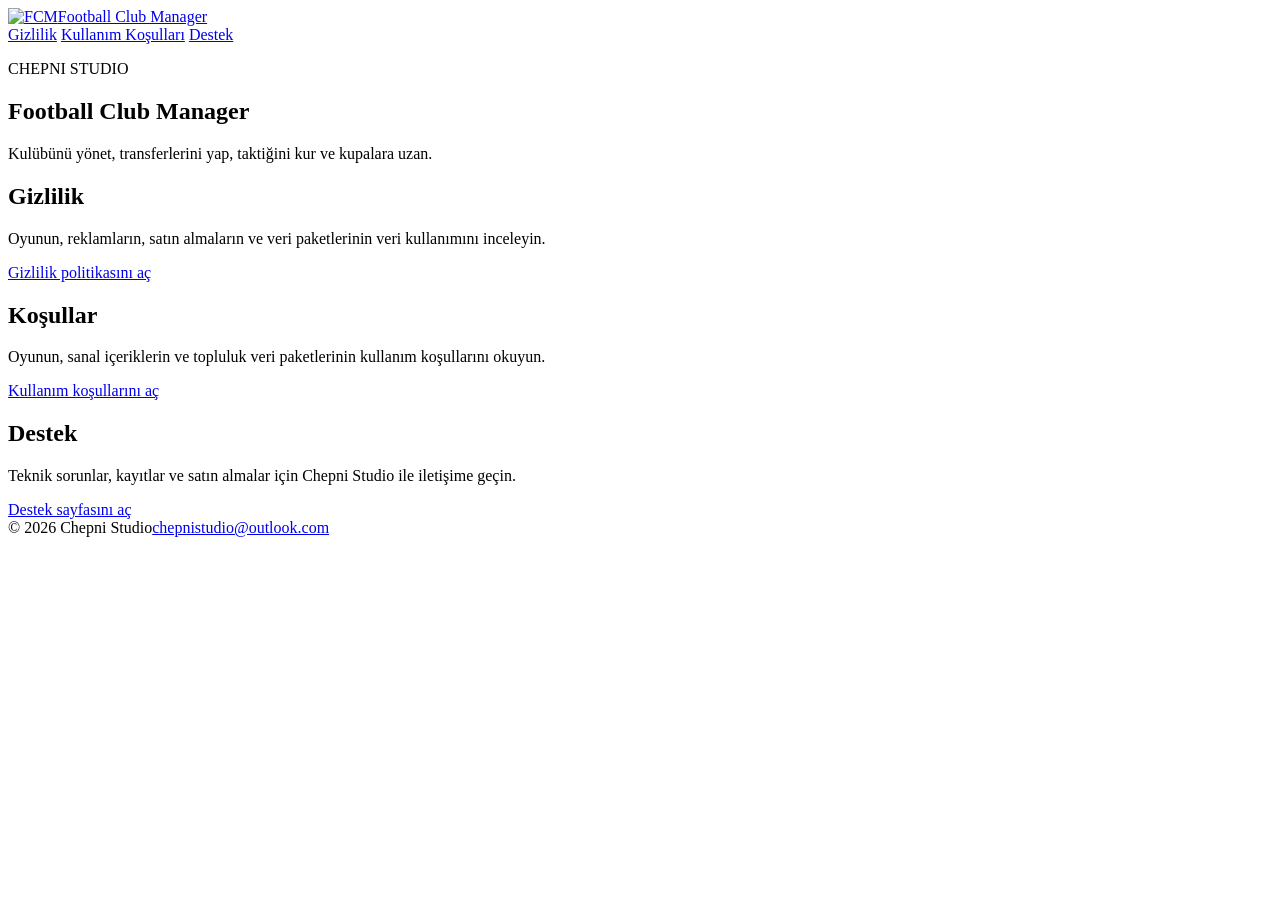
==== index.html @ 6b7d9485 "Publish FCM site: index.html" ====
<!doctype html>
<html lang="tr">
<head>
  <meta charset="utf-8">
  <meta name="viewport" content="width=device-width, initial-scale=1">
  <meta name="description" content="Football Club Manager resmi destek ve yasal bilgiler sayfası.">
  <title>Football Club Manager | Chepni Studio</title>
  <link rel="icon" href="assets/store-icon.png">
  <link rel="stylesheet" href="styles.css">
</head>
<body>
  <header class="topbar">
    <div class="topbar-inner">
      <a class="brand" href="index.html"><img src="assets/store-icon.png" alt="FCM"><span>Football Club Manager</span></a>
      <nav aria-label="Ana bağlantılar">
        <a href="privacy.html">Gizlilik</a>
        <a href="terms.html">Kullanım Koşulları</a>
        <a href="support.html">Destek</a>
      </nav>
    </div>
  </header>
  <main class="page">
    <section class="hero">
      <div class="hero-copy">
        <p class="eyebrow">CHEPNI STUDIO</p>
        <h1>Football Club Manager</h1>
        <p class="muted">Kulübünü yönet, transferlerini yap, taktiğini kur ve kupalara uzan.</p>
      </div>
    </section>
    <section class="cards" aria-label="Bilgi sayfaları">
      <article class="card"><h2>Gizlilik</h2><p class="muted">Oyunun, reklamların, satın almaların ve veri paketlerinin veri kullanımını inceleyin.</p><a href="privacy.html">Gizlilik politikasını aç</a></article>
      <article class="card"><h2>Koşullar</h2><p class="muted">Oyunun, sanal içeriklerin ve topluluk veri paketlerinin kullanım koşullarını okuyun.</p><a href="terms.html">Kullanım koşullarını aç</a></article>
      <article class="card"><h2>Destek</h2><p class="muted">Teknik sorunlar, kayıtlar ve satın almalar için Chepni Studio ile iletişime geçin.</p><a href="support.html">Destek sayfasını aç</a></article>
    </section>
  </main>
  <footer><div class="footer-inner"><span>© 2026 Chepni Studio</span><a href="mailto:chepnistudio@outlook.com">chepnistudio@outlook.com</a></div></footer>
</body>
</html>
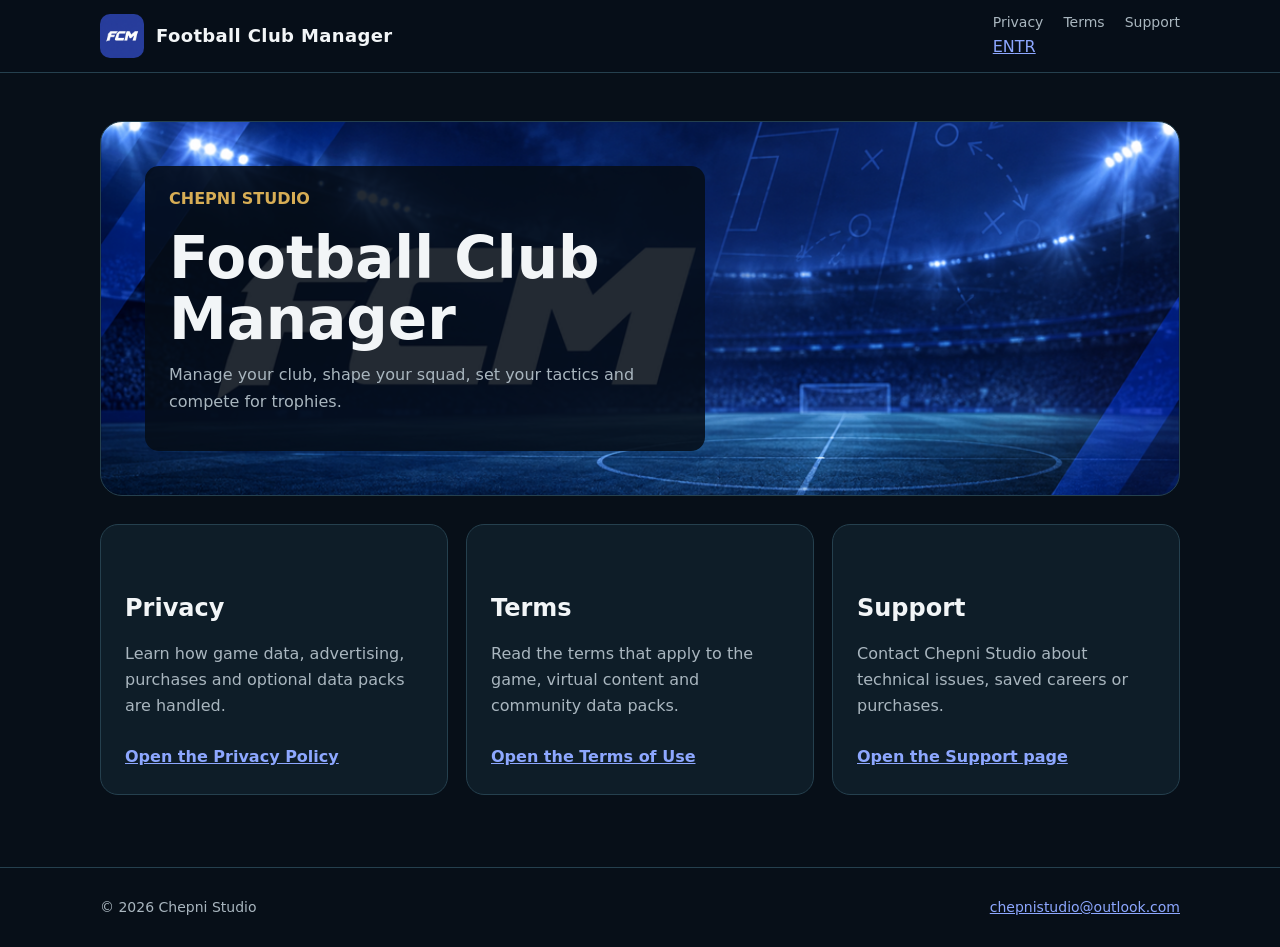
==== commit d184c98d: "Publish bilingual English and Turkish legal site" ====
--- a/index.html
+++ b/index.html
@@ -1,9 +1,9 @@
 <!doctype html>
-<html lang="tr">
+<html lang="en">
 <head>
   <meta charset="utf-8">
   <meta name="viewport" content="width=device-width, initial-scale=1">
-  <meta name="description" content="Football Club Manager resmi destek ve yasal bilgiler sayfası.">
+  <meta name="description" content="Official support and legal information for Football Club Manager.">
   <title>Football Club Manager | Chepni Studio</title>
   <link rel="icon" href="assets/store-icon.png">
   <link rel="stylesheet" href="styles.css">
@@ -12,11 +12,14 @@
   <header class="topbar">
     <div class="topbar-inner">
       <a class="brand" href="index.html"><img src="assets/store-icon.png" alt="FCM"><span>Football Club Manager</span></a>
-      <nav aria-label="Ana bağlantılar">
-        <a href="privacy.html">Gizlilik</a>
-        <a href="terms.html">Kullanım Koşulları</a>
-        <a href="support.html">Destek</a>
-      </nav>
+      <div class="header-actions">
+        <nav aria-label="Main navigation">
+          <a href="privacy.html">Privacy</a>
+          <a href="terms.html">Terms</a>
+          <a href="support.html">Support</a>
+        </nav>
+        <div class="language-switch" aria-label="Language"><a href="index.html" aria-current="true">EN</a><a href="tr/index.html" lang="tr">TR</a></div>
+      </div>
     </div>
   </header>
   <main class="page">
@@ -24,13 +27,13 @@
       <div class="hero-copy">
         <p class="eyebrow">CHEPNI STUDIO</p>
         <h1>Football Club Manager</h1>
-        <p class="muted">Kulübünü yönet, transferlerini yap, taktiğini kur ve kupalara uzan.</p>
+        <p class="muted">Manage your club, shape your squad, set your tactics and compete for trophies.</p>
       </div>
     </section>
-    <section class="cards" aria-label="Bilgi sayfaları">
-      <article class="card"><h2>Gizlilik</h2><p class="muted">Oyunun, reklamların, satın almaların ve veri paketlerinin veri kullanımını inceleyin.</p><a href="privacy.html">Gizlilik politikasını aç</a></article>
-      <article class="card"><h2>Koşullar</h2><p class="muted">Oyunun, sanal içeriklerin ve topluluk veri paketlerinin kullanım koşullarını okuyun.</p><a href="terms.html">Kullanım koşullarını aç</a></article>
-      <article class="card"><h2>Destek</h2><p class="muted">Teknik sorunlar, kayıtlar ve satın almalar için Chepni Studio ile iletişime geçin.</p><a href="support.html">Destek sayfasını aç</a></article>
+    <section class="cards" aria-label="Information pages">
+      <article class="card"><h2>Privacy</h2><p class="muted">Learn how game data, advertising, purchases and optional data packs are handled.</p><a href="privacy.html">Open the Privacy Policy</a></article>
+      <article class="card"><h2>Terms</h2><p class="muted">Read the terms that apply to the game, virtual content and community data packs.</p><a href="terms.html">Open the Terms of Use</a></article>
+      <article class="card"><h2>Support</h2><p class="muted">Contact Chepni Studio about technical issues, saved careers or purchases.</p><a href="support.html">Open the Support page</a></article>
     </section>
   </main>
   <footer><div class="footer-inner"><span>© 2026 Chepni Studio</span><a href="mailto:chepnistudio@outlook.com">chepnistudio@outlook.com</a></div></footer>
--- a/styles.css
+++ b/styles.css
@@ -0,0 +1,225 @@
+:root {
+  color-scheme: dark;
+  --background: #070f18;
+  --panel: #0e1d28;
+  --panel-soft: #122632;
+  --border: #25404e;
+  --text: #f2f5f7;
+  --muted: #a9b6bf;
+  --accent: #4f74ff;
+  --gold: #d7ad55;
+}
+
+* {
+  box-sizing: border-box;
+}
+
+html {
+  scroll-behavior: smooth;
+}
+
+body {
+  margin: 0;
+  background: var(--background);
+  color: var(--text);
+  font-family: Inter, system-ui, -apple-system, BlinkMacSystemFont, "Segoe UI", sans-serif;
+  line-height: 1.65;
+}
+
+a {
+  color: #8da7ff;
+}
+
+.topbar {
+  position: sticky;
+  top: 0;
+  z-index: 2;
+  border-bottom: 1px solid var(--border);
+  background: rgba(7, 15, 24, 0.96);
+}
+
+.topbar-inner,
+.page,
+.footer-inner {
+  width: min(1080px, calc(100% - 40px));
+  margin: 0 auto;
+}
+
+.topbar-inner {
+  min-height: 72px;
+  display: flex;
+  align-items: center;
+  justify-content: space-between;
+  gap: 24px;
+}
+
+.brand {
+  display: flex;
+  align-items: center;
+  gap: 12px;
+  color: var(--text);
+  text-decoration: none;
+  font-size: 18px;
+  font-weight: 800;
+  letter-spacing: 0.02em;
+}
+
+.brand img {
+  width: 44px;
+  height: 44px;
+  border-radius: 10px;
+}
+
+nav {
+  display: flex;
+  gap: 20px;
+  font-size: 14px;
+}
+
+nav a {
+  color: var(--muted);
+  text-decoration: none;
+}
+
+nav a:hover,
+nav a:focus {
+  color: var(--text);
+}
+
+.page {
+  padding: 48px 0 72px;
+}
+
+.hero {
+  min-height: 360px;
+  display: flex;
+  align-items: flex-end;
+  padding: 44px;
+  border: 1px solid var(--border);
+  border-radius: 22px;
+  background: #0d1b2a url("assets/feature-graphic.png") center / cover no-repeat;
+  overflow: hidden;
+}
+
+.hero-copy {
+  max-width: 560px;
+  padding: 20px 24px;
+  border-radius: 14px;
+  background: rgba(5, 13, 23, 0.88);
+}
+
+h1,
+h2,
+h3,
+p {
+  margin-top: 0;
+}
+
+h1 {
+  margin-bottom: 12px;
+  font-size: clamp(34px, 6vw, 58px);
+  line-height: 1.05;
+}
+
+h2 {
+  margin-top: 40px;
+  margin-bottom: 12px;
+  font-size: 24px;
+}
+
+h3 {
+  margin-top: 28px;
+  margin-bottom: 8px;
+  font-size: 18px;
+}
+
+.eyebrow,
+.updated {
+  color: var(--gold);
+  font-weight: 700;
+}
+
+.muted {
+  color: var(--muted);
+}
+
+.cards {
+  display: grid;
+  grid-template-columns: repeat(3, 1fr);
+  gap: 18px;
+  margin-top: 28px;
+}
+
+.card,
+.legal {
+  border: 1px solid var(--border);
+  border-radius: 18px;
+  background: var(--panel);
+}
+
+.card {
+  padding: 24px;
+}
+
+.card a {
+  display: inline-block;
+  margin-top: 8px;
+  font-weight: 700;
+}
+
+.legal {
+  padding: clamp(24px, 5vw, 56px);
+}
+
+.legal h1 {
+  font-size: clamp(32px, 5vw, 48px);
+}
+
+.legal li {
+  margin-bottom: 7px;
+}
+
+.callout {
+  margin: 26px 0;
+  padding: 18px 20px;
+  border-left: 4px solid var(--accent);
+  background: var(--panel-soft);
+}
+
+footer {
+  border-top: 1px solid var(--border);
+  color: var(--muted);
+}
+
+.footer-inner {
+  display: flex;
+  justify-content: space-between;
+  gap: 20px;
+  padding: 28px 0;
+  font-size: 14px;
+}
+
+@media (max-width: 760px) {
+  .topbar-inner {
+    align-items: flex-start;
+    flex-direction: column;
+    padding: 14px 0;
+  }
+
+  nav {
+    flex-wrap: wrap;
+  }
+
+  .hero {
+    min-height: 300px;
+    padding: 18px;
+  }
+
+  .cards {
+    grid-template-columns: 1fr;
+  }
+
+  .footer-inner {
+    flex-direction: column;
+  }
+}
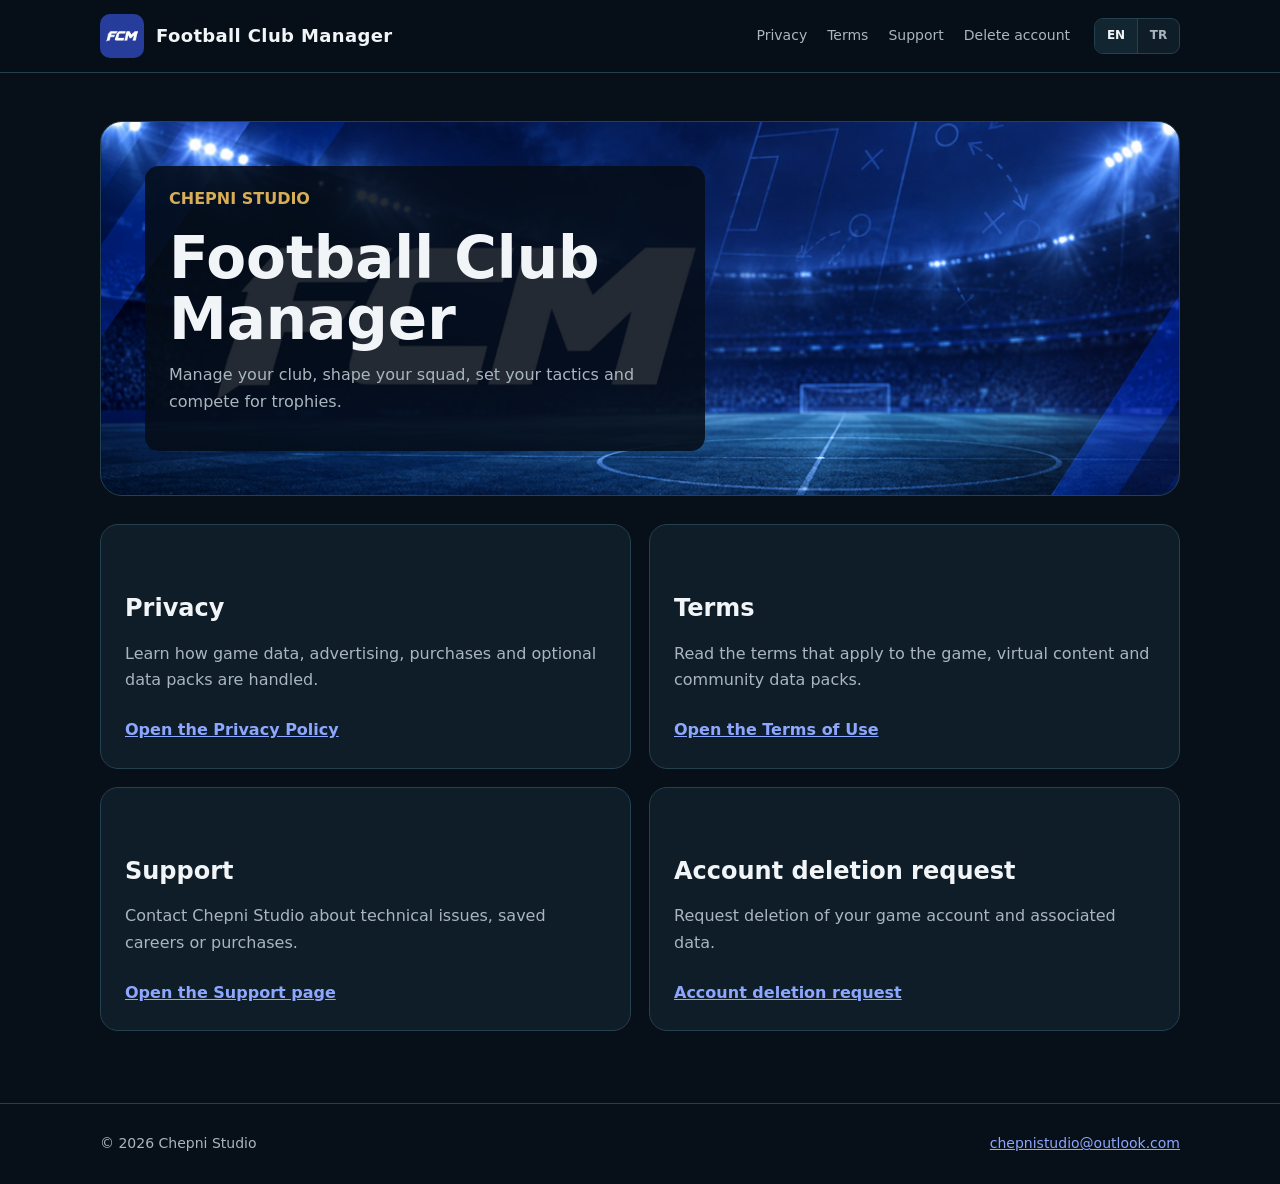
==== commit 03cdc540: "Publish account deletion request and cloud wallet privacy disclosures" ====
--- a/index.html
+++ b/index.html
@@ -17,7 +17,7 @@
           <a href="privacy.html">Privacy</a>
           <a href="terms.html">Terms</a>
           <a href="support.html">Support</a>
-        </nav>
+        <a href="account-deletion.html">Delete account</a></nav>
         <div class="language-switch" aria-label="Language"><a href="index.html" aria-current="true">EN</a><a href="tr/index.html" lang="tr">TR</a></div>
       </div>
     </div>
@@ -34,7 +34,7 @@
       <article class="card"><h2>Privacy</h2><p class="muted">Learn how game data, advertising, purchases and optional data packs are handled.</p><a href="privacy.html">Open the Privacy Policy</a></article>
       <article class="card"><h2>Terms</h2><p class="muted">Read the terms that apply to the game, virtual content and community data packs.</p><a href="terms.html">Open the Terms of Use</a></article>
       <article class="card"><h2>Support</h2><p class="muted">Contact Chepni Studio about technical issues, saved careers or purchases.</p><a href="support.html">Open the Support page</a></article>
-    </section>
+    <article class="card"><h2>Account deletion request</h2><p class="muted">Request deletion of your game account and associated data.</p><a href="account-deletion.html">Account deletion request</a></article></section>
   </main>
   <footer><div class="footer-inner"><span>© 2026 Chepni Studio</span><a href="mailto:chepnistudio@outlook.com">chepnistudio@outlook.com</a></div></footer>
 </body>
--- a/styles.css
+++ b/styles.css
@@ -53,6 +53,13 @@
   gap: 24px;
 }
 
+.header-actions {
+  display: flex;
+  align-items: center;
+  justify-content: flex-end;
+  gap: 24px;
+}
+
 .brand {
   display: flex;
   align-items: center;
@@ -83,6 +90,34 @@
 
 nav a:hover,
 nav a:focus {
+  color: var(--text);
+}
+
+.language-switch {
+  display: inline-flex;
+  flex: 0 0 auto;
+  overflow: hidden;
+  border: 1px solid var(--border);
+  border-radius: 9px;
+  background: var(--panel);
+}
+
+.language-switch a {
+  min-width: 42px;
+  padding: 7px 10px;
+  color: var(--muted);
+  text-align: center;
+  text-decoration: none;
+  font-size: 12px;
+  font-weight: 800;
+}
+
+.language-switch a + a {
+  border-left: 1px solid var(--border);
+}
+
+.language-switch a[aria-current="true"] {
+  background: var(--panel-soft);
   color: var(--text);
 }
 
@@ -145,7 +180,7 @@
 
 .cards {
   display: grid;
-  grid-template-columns: repeat(3, 1fr);
+  grid-template-columns: repeat(2, 1fr);
   gap: 18px;
   margin-top: 28px;
 }
@@ -186,6 +221,27 @@
   background: var(--panel-soft);
 }
 
+.loss-warning { border-color: var(--gold); color: #f5d69c; }
+.deletion-page { max-width: 960px; margin: 0 auto; }
+.request-fields { display: grid; grid-template-columns: 1fr 1fr; gap: 20px; }
+.request-fields label:last-child { grid-column: 1 / -1; }
+.deletion-page label { display: block; font-size: 14px; color: var(--muted); }
+.deletion-page input:not([type="checkbox"]), .deletion-page textarea {
+  display: block; width: 100%; margin-top: 8px; padding: 12px;
+  font: inherit; color: var(--text); background: var(--background);
+  border: 1px solid var(--border); border-radius: 8px;
+}
+.deletion-page textarea { resize: vertical; min-height: 170px; }
+.deletion-page .consent-row { display: flex; gap: 14px; align-items: flex-start; margin: 26px 0; padding: 18px; background: var(--panel-soft); border-radius: 10px; color: var(--text); }
+.consent-row input { width: 22px; height: 22px; flex: 0 0 auto; margin: 2px 0 0; accent-color: var(--accent); }
+.request-actions { display: flex; gap: 14px; flex-wrap: wrap; }
+.request-actions button { padding: 13px 20px; border: 1px solid var(--border); border-radius: 8px; background: var(--panel-soft); color: var(--text); font: inherit; font-weight: 700; cursor: pointer; }
+.request-actions button[type="submit"] { background: var(--accent); border-color: var(--accent); }
+.request-actions button:disabled { opacity: .45; cursor: default; }
+.deletion-page :focus-visible { outline: 2px solid var(--gold); outline-offset: 3px; }
+#request-status { min-height: 3em; color: var(--muted); font-size: 14px; }
+@media (max-width: 560px) { .request-fields { grid-template-columns: 1fr; } .request-actions button { width: 100%; } }
+
 footer {
   border-top: 1px solid var(--border);
   color: var(--muted);
@@ -201,13 +257,21 @@
 
 @media (max-width: 760px) {
   .topbar-inner {
-    align-items: flex-start;
+    align-items: stretch;
     flex-direction: column;
     padding: 14px 0;
   }
 
+  .header-actions {
+    align-items: center;
+    flex-wrap: wrap;
+    gap: 12px;
+  }
+
   nav {
     flex-wrap: wrap;
+    flex: 1 1 auto;
+    gap: 12px;
   }
 
   .hero {
